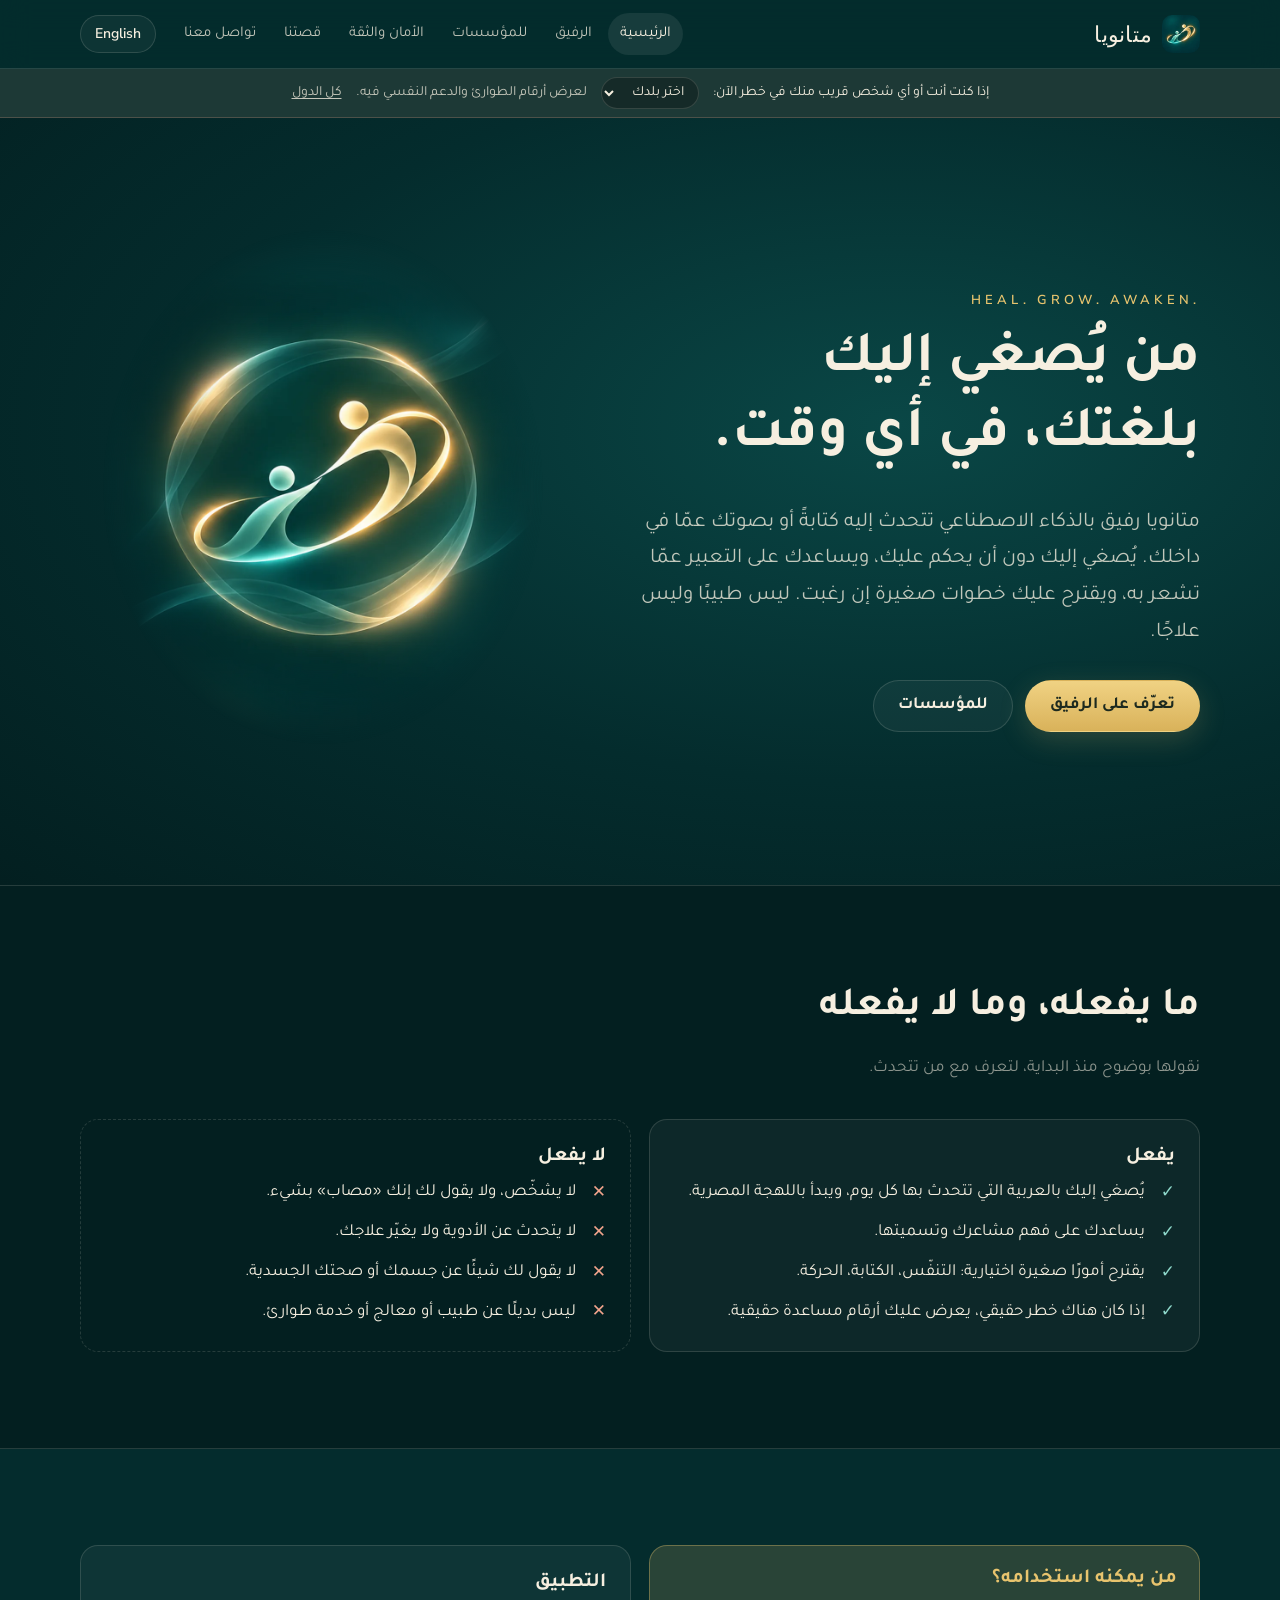
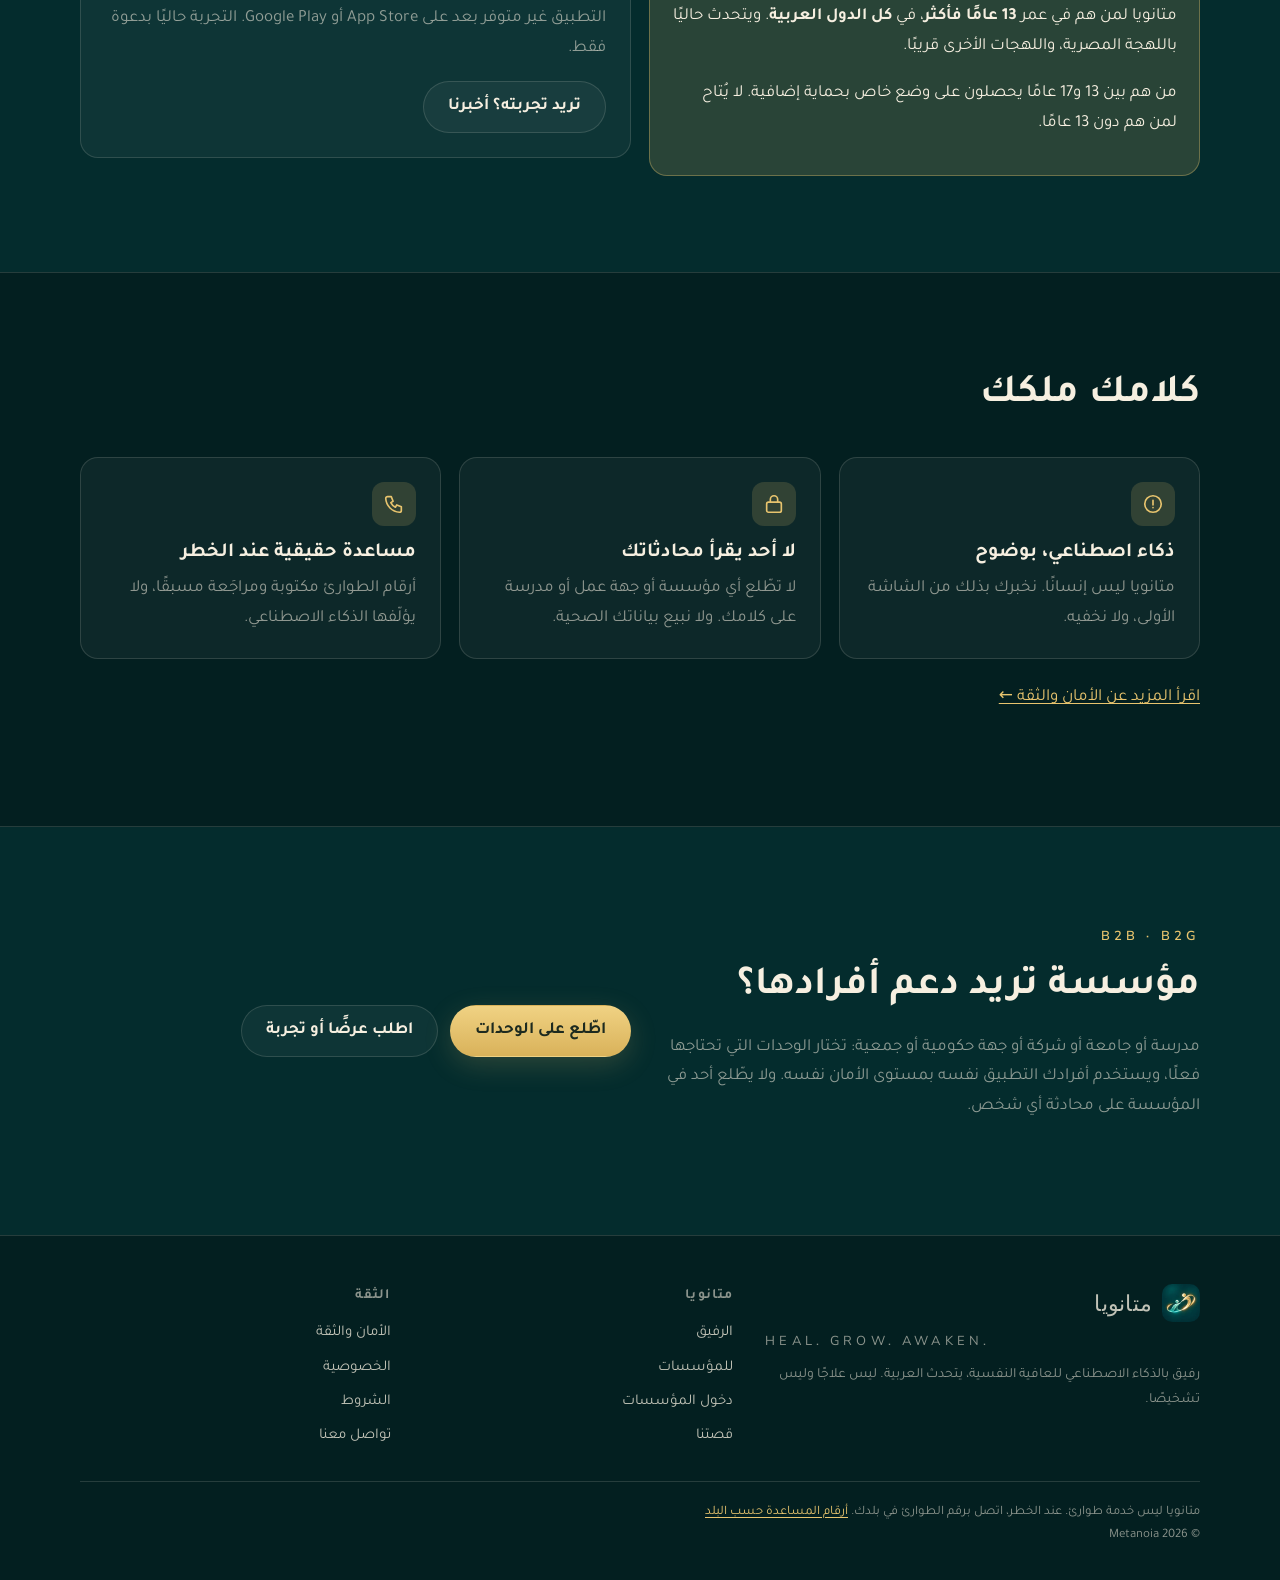
==== index.html @ def36312 "Metanoia public website: Arabic + English, help lines by Arab country, institutions page and portal " ====
<!doctype html>
<html lang="ar" dir="rtl">
<head>
<meta charset="utf-8">
<meta name="viewport" content="width=device-width,initial-scale=1">
<title>متانويا · رفيقك للعافية النفسية</title>
<meta name="title-ar" content="متانويا · رفيقك للعافية النفسية">
<meta name="title-en" content="Metanoia · Your wellbeing companion">
<meta name="description" content="متانويا: رفيق بالذكاء الاصطناعي للعافية النفسية، يتحدث العربية. يُصغي إليك ويساعدك على فهم مشاعرك، دون تشخيص أو علاج. للأفراد والمؤسسات في العالم العربي.">
<link rel="canonical" href="https://withmetanoia.app/">
<meta property="og:type" content="website">
<meta property="og:site_name" content="متانويا Metanoia">
<meta property="og:title" content="متانويا · رفيقك للعافية النفسية">
<meta property="og:description" content="متانويا: رفيق بالذكاء الاصطناعي للعافية النفسية، يتحدث العربية. يُصغي إليك ويساعدك على فهم مشاعرك، دون تشخيص أو علاج. للأفراد والمؤسسات في العالم العربي.">
<meta property="og:url" content="https://withmetanoia.app/">
<meta property="og:image" content="https://withmetanoia.app/assets/img/og-image.png">
<meta property="og:locale" content="ar_AR">
<meta name="twitter:card" content="summary_large_image">
<script type="application/ld+json">{"@context":"https://schema.org","@type":"Organization","name":"Metanoia","alternateName":"متانويا","url":"https://withmetanoia.app","logo":"https://withmetanoia.app/assets/img/apple-touch-icon-180.png","description":"متانويا: رفيق بالذكاء الاصطناعي للعافية النفسية، يتحدث العربية. يُصغي إليك ويساعدك على فهم مشاعرك، دون تشخيص أو علاج. للأفراد والمؤسسات في العالم العربي."}</script>
<meta name="theme-color" content="#042c2d">
<link rel="icon" href="assets/img/favicon.png">
<link rel="apple-touch-icon" href="assets/img/apple-touch-icon-180.png">
<link rel="preconnect" href="https://fonts.googleapis.com"><link rel="preconnect" href="https://fonts.gstatic.com" crossorigin>
<link rel="stylesheet" href="https://fonts.googleapis.com/css2?family=Fraunces:opsz@9..144&family=Nunito+Sans:wght@400;600;700&family=Tajawal:wght@400;500;700&display=swap">
<link rel="stylesheet" href="assets/site.css">
<script>try{var l=new URLSearchParams(location.search).get('lang')||localStorage.getItem('metanoia-site-lang');if(l==='en'){document.documentElement.lang='en';document.documentElement.dir='ltr'}}catch(e){}</script>
<script src="assets/config.js" defer></script>
<script src="assets/helplines.js" defer></script>
<script src="assets/site.js" defer></script>
</head>
<body data-page="index">
<main id="main">

<section class="hero">
  <div class="wrap hero-grid">
    <div>
      <p class="eyebrow">Heal. Grow. Awaken.</p>
      <h1><span class="ar">من يُصغي إليك بلغتك، في أي وقت.</span><span class="en">Someone who listens in your language, any time.</span></h1>
      <p class="lead">
        <span class="ar">متانويا رفيق بالذكاء الاصطناعي تتحدث إليه كتابةً أو بصوتك عمّا في داخلك. يُصغي إليك دون أن يحكم عليك، ويساعدك على التعبير عمّا تشعر به، ويقترح عليك خطوات صغيرة إن رغبت. ليس طبيبًا وليس علاجًا.</span>
        <span class="en">Metanoia is an AI companion you talk to, in writing or out loud, about what is going on inside. It listens without judging, helps you put words to what you feel, and offers small steps if you want them. It is not a doctor and not therapy.</span>
      </p>
      <div class="actions">
        <a class="btn btn-gold" href="companion.html"><span class="ar">تعرّف على الرفيق</span><span class="en">Meet the Companion</span></a>
        <a class="btn btn-ghost" href="institutions.html"><span class="ar">للمؤسسات</span><span class="en">For institutions</span></a>
      </div>
    </div>
    <div class="hero-art" role="img" aria-label="Metanoia"></div>
  </div>
</section>

<section class="band">
  <div class="wrap">
    <div class="section-head">
      <h2><span class="ar">ما يفعله، وما لا يفعله</span><span class="en">What it does, and what it does not</span></h2>
      <p class="muted"><span class="ar">نقولها بوضوح منذ البداية، لتعرف مع من تتحدث.</span><span class="en">We say it plainly up front, so you know what you are talking to.</span></p>
    </div>
    <div class="grid g2">
      <div class="card">
        <h3><span class="ar">يفعل</span><span class="en">It does</span></h3>
        <ul class="ticks">
          <li><span class="ar">يُصغي إليك بالعربية التي تتحدث بها كل يوم، ويبدأ باللهجة المصرية.</span><span class="en">Listens in the everyday Arabic you speak, starting with Egyptian.</span></li>
          <li><span class="ar">يساعدك على فهم مشاعرك وتسميتها.</span><span class="en">Helps you understand and name what you feel.</span></li>
          <li><span class="ar">يقترح أمورًا صغيرة اختيارية: التنفّس، الكتابة، الحركة.</span><span class="en">Offers small, optional things: breathe, write, move.</span></li>
          <li><span class="ar">إذا كان هناك خطر حقيقي، يعرض عليك أرقام مساعدة حقيقية.</span><span class="en">If there is real danger, shows you real help lines.</span></li>
        </ul>
      </div>
      <div class="card is-not">
        <h3><span class="ar">لا يفعل</span><span class="en">It does not</span></h3>
        <ul class="crosses">
          <li><span class="ar">لا يشخّص، ولا يقول لك إنك «مصاب» بشيء.</span><span class="en">Diagnose, or tell you that you "have" something.</span></li>
          <li><span class="ar">لا يتحدث عن الأدوية ولا يغيّر علاجك.</span><span class="en">Talk about medication or change your treatment.</span></li>
          <li><span class="ar">لا يقول لك شيئًا عن جسمك أو صحتك الجسدية.</span><span class="en">Tell you anything about your body or physical health.</span></li>
          <li><span class="ar">ليس بديلًا عن طبيب أو معالج أو خدمة طوارئ.</span><span class="en">Replace a doctor, a therapist or emergency help.</span></li>
        </ul>
      </div>
    </div>
  </div>
</section>

<section>
  <div class="wrap grid g2" style="align-items:start">
    <div class="notice">
      <h3><span class="ar">من يمكنه استخدامه؟</span><span class="en">Who can use it?</span></h3>
      <p><span class="ar">متانويا لمن هم في عمر <b>13 عامًا فأكثر</b>، في <b>كل الدول العربية</b>. ويتحدث حاليًا باللهجة المصرية، واللهجات الأخرى قريبًا.</span><span class="en">Metanoia is for people <b>13 and over</b>, in <b>every Arab country</b>. It speaks Egyptian Arabic for now, with other dialects coming soon.</span></p>
      <p><span class="ar">من هم بين 13 و17 عامًا يحصلون على وضع خاص بحماية إضافية. لا يُتاح لمن هم دون 13 عامًا.</span><span class="en">Those aged 13 to 17 get their own mode with extra protection. Not for under 13.</span></p>
    </div>
    <div class="card">
      <h3><span class="ar">التطبيق</span><span class="en">The app</span></h3>
      <div data-when="appStoreUrl" data-unless>
        <p class="muted"><span class="ar">التطبيق غير متوفر بعد على App Store أو Google Play. التجربة حاليًا بدعوة فقط.</span><span class="en">The app is not on the App Store or Google Play yet. Testing is by invitation for now.</span></p>
        <a class="btn btn-ghost" href="contact.html"><span class="ar">تريد تجربته؟ أخبرنا</span><span class="en">Want to try it? Tell us</span></a>
      </div>
      <div class="actions" data-when="appStoreUrl" hidden>
        <a class="btn btn-gold" data-href="appStoreUrl" href="#">App Store</a>
        <a class="btn btn-ghost" data-href="playStoreUrl" href="#">Google Play</a>
      </div>
    </div>
  </div>
</section>

<section class="band">
  <div class="wrap">
    <div class="section-head">
      <h2><span class="ar">كلامك ملكك</span><span class="en">Your words stay yours</span></h2>
    </div>
    <div class="grid g3">
      <div class="card">
        <div class="icon" aria-hidden="true"><svg viewBox="0 0 24 24" fill="none" stroke="currentColor" stroke-width="1.8" stroke-linecap="round" stroke-linejoin="round"><circle cx="12" cy="12" r="9"/><path d="M12 8v5M12 16h.01"/></svg></div>
        <h3><span class="ar">ذكاء اصطناعي، بوضوح</span><span class="en">AI, said clearly</span></h3>
        <p class="muted"><span class="ar">متانويا ليس إنسانًا. نخبرك بذلك من الشاشة الأولى، ولا نخفيه.</span><span class="en">Metanoia is not a person. We tell you from the first screen and never hide it.</span></p>
      </div>
      <div class="card">
        <div class="icon" aria-hidden="true"><svg viewBox="0 0 24 24" fill="none" stroke="currentColor" stroke-width="1.8" stroke-linecap="round" stroke-linejoin="round"><rect x="4" y="10" width="16" height="11" rx="2"/><path d="M8 10V7a4 4 0 0 1 8 0v3"/></svg></div>
        <h3><span class="ar">لا أحد يقرأ محادثاتك</span><span class="en">No one reads your chats</span></h3>
        <p class="muted"><span class="ar">لا تطّلع أي مؤسسة أو جهة عمل أو مدرسة على كلامك. ولا نبيع بياناتك الصحية.</span><span class="en">No institution, employer or school sees your conversations. We do not sell health data.</span></p>
      </div>
      <div class="card">
        <div class="icon" aria-hidden="true"><svg viewBox="0 0 24 24" fill="none" stroke="currentColor" stroke-width="1.8" stroke-linecap="round" stroke-linejoin="round"><path d="M5 4h4l2 5-2.5 1.5a11 11 0 0 0 5 5L15 13l5 2v4a2 2 0 0 1-2 2A16 16 0 0 1 3 6a2 2 0 0 1 2-2"/></svg></div>
        <h3><span class="ar">مساعدة حقيقية عند الخطر</span><span class="en">Real help in danger</span></h3>
        <p class="muted"><span class="ar">أرقام الطوارئ مكتوبة ومراجَعة مسبقًا، ولا يؤلّفها الذكاء الاصطناعي.</span><span class="en">Emergency numbers are written and checked in advance, never made up by the AI.</span></p>
      </div>
    </div>
    <p style="margin-top:24px"><a href="safety.html"><span class="ar">اقرأ المزيد عن الأمان والثقة ←</span><span class="en">More on safety and trust →</span></a></p>
  </div>
</section>

<section>
  <div class="wrap grid g2" style="align-items:center">
    <div>
      <p class="eyebrow">B2B · B2G</p>
      <h2><span class="ar">مؤسسة تريد دعم أفرادها؟</span><span class="en">An institution that wants to support its people?</span></h2>
      <p class="muted"><span class="ar">مدرسة أو جامعة أو شركة أو جهة حكومية أو جمعية: تختار الوحدات التي تحتاجها فعلًا، ويستخدم أفرادك التطبيق نفسه بمستوى الأمان نفسه. ولا يطّلع أحد في المؤسسة على محادثة أي شخص.</span><span class="en">School, university, company, government body or NGO: you choose the modules you actually need, and your people use the same app with the same safety. No one at the institution sees anyone's conversation.</span></p>
    </div>
    <div class="actions" style="justify-content:flex-start">
      <a class="btn btn-gold" href="institutions.html"><span class="ar">اطّلع على الوحدات</span><span class="en">See the modules</span></a>
      <a class="btn btn-ghost" href="contact.html"><span class="ar">اطلب عرضًا أو تجربة</span><span class="en">Request a demo or pilot</span></a>
    </div>
  </div>
</section>

</main>
</body>
</html>
---- assets/site.css ----
/* Metanoia public website. Brand: deep teal, warm gold, cream. */
:root{
  --teal-900:#031f20;--teal-800:#042c2d;--teal-700:#06393a;--teal-600:#0b4a49;
  --mint:#8fd9cb;--gold:#e8c46e;--gold-soft:rgba(232,196,110,.16);
  --cream:#f6efe0;--cream-dim:rgba(246,239,224,.78);--cream-faint:rgba(246,239,224,.56);
  --line:rgba(246,239,224,.14);--card:rgba(255,255,255,.045);--card-strong:rgba(255,255,255,.08);
  --danger:#f2a48c;
  --radius:18px;--max:1120px;
  --f-ar:Tajawal,'Nunito Sans',system-ui,sans-serif;
  --f-en:'Nunito Sans',system-ui,sans-serif;
  --f-display:Fraunces,Georgia,serif;
  color-scheme:dark;
}
*{box-sizing:border-box}
/* Both languages live in the page; the html lang decides which one shows. */
html[lang=ar] .en,html[lang=en] .ar,[hidden]{display:none!important}
html{scroll-behavior:smooth;-webkit-text-size-adjust:100%}
body{margin:0;min-height:100vh;background:var(--teal-800);color:var(--cream);font:400 17px/1.75 var(--f-ar);overflow-x:hidden}
[lang=en] body,body:lang(en){font-family:var(--f-en);line-height:1.65}
img{max-width:100%;display:block}
a{color:var(--gold);text-underline-offset:3px}
a:hover{color:#f3d68f}
:focus-visible{outline:2px solid var(--gold);outline-offset:3px;border-radius:6px}
.wrap{width:min(var(--max),100% - 32px);margin-inline:auto}
/* Hidden by clipping, not by moving it off-screen (that made a sideways scroll in RTL). */
.skip{position:absolute;top:8px;inset-inline-start:8px;width:1px;height:1px;overflow:hidden;clip-path:inset(50%);white-space:nowrap;background:var(--gold);color:var(--teal-900);padding:8px 14px;border-radius:10px;z-index:99}
.skip:focus{width:auto;height:auto;clip-path:none}

/* Header */
.site-head{position:sticky;top:0;z-index:20;background:rgba(4,44,45,.82);backdrop-filter:blur(14px);-webkit-backdrop-filter:blur(14px);border-bottom:1px solid var(--line)}
.head-row{display:flex;align-items:center;gap:16px;min-height:68px}
.brand{display:flex;align-items:center;gap:10px;text-decoration:none;color:var(--cream);flex:none}
.brand img{width:38px;height:38px;border-radius:10px}
.brand b{font:400 22px/1 var(--f-display);letter-spacing:.01em}
.nav{display:flex;align-items:center;gap:4px;margin-inline-start:auto}
.nav a{color:var(--cream-dim);text-decoration:none;padding:8px 12px;border-radius:999px;font-size:15px;white-space:nowrap}
.nav a:hover{color:var(--cream);background:var(--card)}
.nav a[aria-current=page]{color:var(--cream);background:var(--card-strong)}
.lang-btn,.menu-btn{flex:none;border:1px solid var(--line);background:var(--card);color:var(--cream);border-radius:999px;height:38px;padding:0 14px;font:600 14px/1 var(--f-en);cursor:pointer}
.lang-btn:hover,.menu-btn:hover{background:var(--card-strong)}
.menu-btn{display:none;width:44px;padding:0;font-size:20px}
@media (max-width:980px){
  .menu-btn{display:inline-grid;place-items:center;margin-inline-start:auto}
  .nav{display:none;position:absolute;inset-inline:0;top:100%;flex-direction:column;align-items:stretch;gap:2px;padding:10px 16px 18px;background:var(--teal-800);border-bottom:1px solid var(--line)}
  .nav.open{display:flex}
  .nav a{padding:12px 14px;font-size:17px}
}

/* Crisis strip: always on top of every page */
.crisis{background:rgba(242,164,140,.1);border-bottom:1px solid rgba(242,164,140,.22);font-size:14px;line-height:1.5}
.crisis .wrap{display:flex;flex-wrap:wrap;gap:4px 14px;align-items:center;justify-content:center;padding:8px 0;text-align:center}
.crisis a{color:var(--cream);font-weight:700;text-decoration:none;max-width:100%;overflow-wrap:anywhere}
.crisis a>span:last-child{white-space:nowrap}
.crisis a>span:last-child{color:var(--danger);font-variant-numeric:tabular-nums}

/* Hero */
.hero{position:relative;isolation:isolate;overflow:hidden;padding:clamp(56px,10vw,112px) 0 clamp(56px,8vw,96px)}
.hero:before{content:'';position:absolute;inset:0;z-index:-2;background:radial-gradient(ellipse at 70% 40%,#0a4746 0%,var(--teal-800) 55%,var(--teal-900) 100%)}
[dir=ltr] .hero:before{background:radial-gradient(ellipse at 30% 40%,#0a4746 0%,var(--teal-800) 55%,var(--teal-900) 100%)}
.hero-grid{display:grid;grid-template-columns:1.1fr .9fr;gap:40px;align-items:center}
.hero-art{position:relative;aspect-ratio:1024/1300;max-height:560px;justify-self:center;width:100%;max-width:440px;
  background:url('img/welcome-art.webp') center 46%/cover no-repeat;border-radius:28px;
  -webkit-mask-image:radial-gradient(ellipse 50% 46% at 50% 46%,#000 62%,transparent 100%);mask-image:radial-gradient(ellipse 50% 46% at 50% 46%,#000 62%,transparent 100%)}
.eyebrow,.tagline{direction:ltr;unicode-bidi:isolate}
.eyebrow{display:inline-block;font:600 13px/1 var(--f-en);letter-spacing:.32em;text-transform:uppercase;color:var(--gold);margin:0 0 18px}
h1,h2,h3{line-height:1.3;margin:0 0 .5em;font-weight:700;text-wrap:balance}
h1{font-size:clamp(34px,5.4vw,58px)}
[lang=en] h1,[lang=en] h2{font-family:var(--f-display);font-weight:400;letter-spacing:-.005em}
h2{font-size:clamp(27px,3.6vw,40px)}
h3{font-size:20px}
.lead{font-size:clamp(18px,2vw,21px);color:var(--cream-dim);max-width:60ch;margin:0 0 28px}
p{margin:0 0 1em}
.muted{color:var(--cream-faint)}
.small{font-size:14px}

.actions{display:flex;flex-wrap:wrap;gap:12px}
.btn{display:inline-flex;align-items:center;justify-content:center;gap:10px;min-height:52px;padding:0 24px;border-radius:999px;font-weight:700;font-size:17px;text-decoration:none;border:1px solid transparent;cursor:pointer;font-family:inherit}
.btn-gold{background:linear-gradient(180deg,#f0d283,#d9b25a);color:#1d2a1f;box-shadow:0 8px 28px rgba(232,196,110,.18)}
.btn-gold:hover{color:#1d2a1f;filter:brightness(1.05)}
.btn-ghost{background:var(--card);border-color:var(--line);color:var(--cream)}
.btn-ghost:hover{background:var(--card-strong);color:var(--cream)}
.btn[disabled]{opacity:.55;cursor:not-allowed}

/* Sections */
section{padding:clamp(56px,8vw,96px) 0}
.band{background:var(--teal-900);border-block:1px solid var(--line)}
.section-head{max-width:720px;margin-bottom:36px}
.grid{display:grid;gap:18px}
.g2{grid-template-columns:repeat(2,minmax(0,1fr))}
.g3{grid-template-columns:repeat(3,minmax(0,1fr))}
.g4{grid-template-columns:repeat(4,minmax(0,1fr))}
.card{background:var(--card);border:1px solid var(--line);border-radius:var(--radius);padding:24px}
.card h3{margin-bottom:8px}
.card p:last-child{margin-bottom:0}
.card .icon{width:44px;height:44px;border-radius:12px;display:grid;place-items:center;background:var(--gold-soft);color:var(--gold);margin-bottom:14px}
.card .icon svg{width:22px;height:22px}
.card.is-not{background:transparent;border-style:dashed}
.ticks,.crosses{list-style:none;padding:0;margin:0;display:grid;gap:10px}
.ticks li,.crosses li{position:relative;padding-inline-start:30px}
.ticks li:before,.crosses li:before{position:absolute;inset-inline-start:0;top:.1em;font-weight:700}
.ticks li:before{content:'✓';color:var(--mint)}
.crosses li:before{content:'✕';color:var(--danger)}
.tag{display:inline-block;font-size:13px;line-height:1;padding:7px 11px;border-radius:999px;background:var(--gold-soft);color:var(--gold);margin-bottom:12px;font-weight:700}
.tag.soon{background:rgba(143,217,203,.12);color:var(--mint)}
.boundary{margin-top:12px;padding-top:12px;border-top:1px solid var(--line);font-size:15px;color:var(--cream-dim)}
.boundary b{color:var(--mint);font-weight:700}

.steps{counter-reset:s;list-style:none;padding:0;margin:0;display:grid;gap:12px}
.steps li{counter-increment:s;position:relative;padding:16px 20px;padding-inline-start:64px;background:var(--card);border:1px solid var(--line);border-radius:14px}
.steps li:before{content:counter(s);position:absolute;inset-inline-start:18px;top:14px;width:30px;height:30px;border-radius:50%;display:grid;place-items:center;background:var(--gold-soft);color:var(--gold);font:700 15px/1 var(--f-en)}

.notice{border:1px solid rgba(232,196,110,.35);background:var(--gold-soft);border-radius:var(--radius);padding:20px 22px}
.notice h3{color:var(--gold)}
.callout{border-inline-start:3px solid var(--gold);padding:4px 0;padding-inline-start:18px;color:var(--cream-dim)}

.numbers{display:grid;gap:12px;grid-template-columns:repeat(auto-fit,minmax(min(100%,220px),1fr))}
.number{display:flex;align-items:center;justify-content:space-between;gap:12px;padding:18px 20px;border-radius:14px;background:rgba(242,164,140,.08);border:1px solid rgba(242,164,140,.25);color:var(--cream);text-decoration:none}
.number b{font:700 28px/1 var(--f-en);color:var(--danger);font-variant-numeric:tabular-nums}
.number:hover{background:rgba(242,164,140,.14);color:var(--cream)}

/* Form */
form{display:grid;gap:16px}
.field{display:grid;gap:6px}
.field label,.field legend{font-weight:700;font-size:15px}
.field .hint{font-size:13px;color:var(--cream-faint)}
input,select,textarea{width:100%;min-height:50px;border-radius:12px;border:1px solid var(--line);background:rgba(0,0,0,.18);color:var(--cream);padding:12px 14px;font:inherit;font-size:16px}
textarea{min-height:130px;resize:vertical}
input::placeholder,textarea::placeholder{color:var(--cream-faint)}
fieldset{border:0;padding:0;margin:0}
.checks{display:grid;grid-template-columns:repeat(2,minmax(0,1fr));gap:8px;margin-top:6px}
.check{display:flex;gap:10px;align-items:flex-start;padding:10px 12px;border:1px solid var(--line);border-radius:12px;background:rgba(0,0,0,.12);font-size:15px;cursor:pointer}
.check input{width:18px;height:18px;min-height:0;margin-top:4px;accent-color:var(--gold);flex:none}
.form-msg{padding:14px 16px;border-radius:12px;background:var(--card-strong);display:none}
.form-msg.show{display:block}
.form-msg.ok{background:rgba(143,217,203,.12);border:1px solid rgba(143,217,203,.3)}
.form-msg.warn{background:var(--gold-soft);border:1px solid rgba(232,196,110,.35)}

/* Footer */
.site-foot{background:var(--teal-900);border-top:1px solid var(--line);padding:48px 0 32px;font-size:15px}
.foot-grid{display:grid;grid-template-columns:1.4fr 1fr 1fr;gap:32px}
.foot-grid h4{margin:0 0 12px;font-size:14px;letter-spacing:.08em;color:var(--cream-faint);font-weight:700}
.foot-grid ul{list-style:none;margin:0;padding:0;display:grid;gap:8px}
.foot-grid a{color:var(--cream-dim);text-decoration:none}
.foot-grid a:hover{color:var(--cream)}
.foot-note{margin-top:32px;padding-top:20px;border-top:1px solid var(--line);color:var(--cream-faint);font-size:13px}
.tagline{font:400 13px/1.4 var(--f-en);letter-spacing:.32em;color:var(--cream-faint);margin-top:10px}

.page-hero{padding:clamp(48px,7vw,84px) 0 clamp(24px,4vw,40px)}
.prose{max-width:760px}
.prose h2{margin-top:1.4em}
.prose ul{padding-inline-start:1.2em}
.prose li{margin-bottom:.4em}

@media (max-width:980px){
  .hero-grid{grid-template-columns:1fr}
  .hero-art{max-width:320px;max-height:380px;order:-1}
  .g4{grid-template-columns:repeat(2,minmax(0,1fr))}
  .g3{grid-template-columns:repeat(2,minmax(0,1fr))}
  .foot-grid{grid-template-columns:1fr 1fr}
  .foot-grid > :first-child{grid-column:1/-1}
}
@media (max-width:640px){
  body{font-size:16px}
  .g2,.g3,.g4,.checks{grid-template-columns:1fr}
  .foot-grid{grid-template-columns:1fr}
  .card{padding:20px}
  .actions .btn{flex:1 1 100%}
  .brand b{font-size:20px}
}
@media (prefers-reduced-motion:reduce){html{scroll-behavior:auto}}

/* Help lines by country */
.crisis select{width:auto;min-height:32px;padding:4px 10px;font-size:14px;border-radius:999px;background:rgba(0,0,0,.25)}
.crisis .muted{color:var(--cream-dim)}
.crisis a.crisis-more{font-weight:400;text-decoration:underline;color:var(--cream-dim)}
.number small.hours{display:block;font-size:12px;color:var(--cream-faint);margin-top:2px}
details.all-lines{margin-top:24px;border:1px solid var(--line);border-radius:14px;padding:12px 16px;background:var(--card)}
details.all-lines summary{cursor:pointer;font-weight:700}
.tbl-wrap{overflow-x:auto;-webkit-overflow-scrolling:touch}
.all-lines table{width:100%;border-collapse:collapse;font-size:14px;margin-top:12px}
.all-lines th,.all-lines td{text-align:start;padding:9px 10px;border-bottom:1px solid var(--line);vertical-align:top}
.all-lines th{color:var(--cream-faint);font-size:13px}

/* Very narrow screens (under 360px): keep the header on one line. */
@media (max-width:360px){.head-row{gap:8px}.lang-btn{padding:0 10px}.brand{gap:6px}.brand img{width:32px;height:32px}.brand b{font-size:18px}}
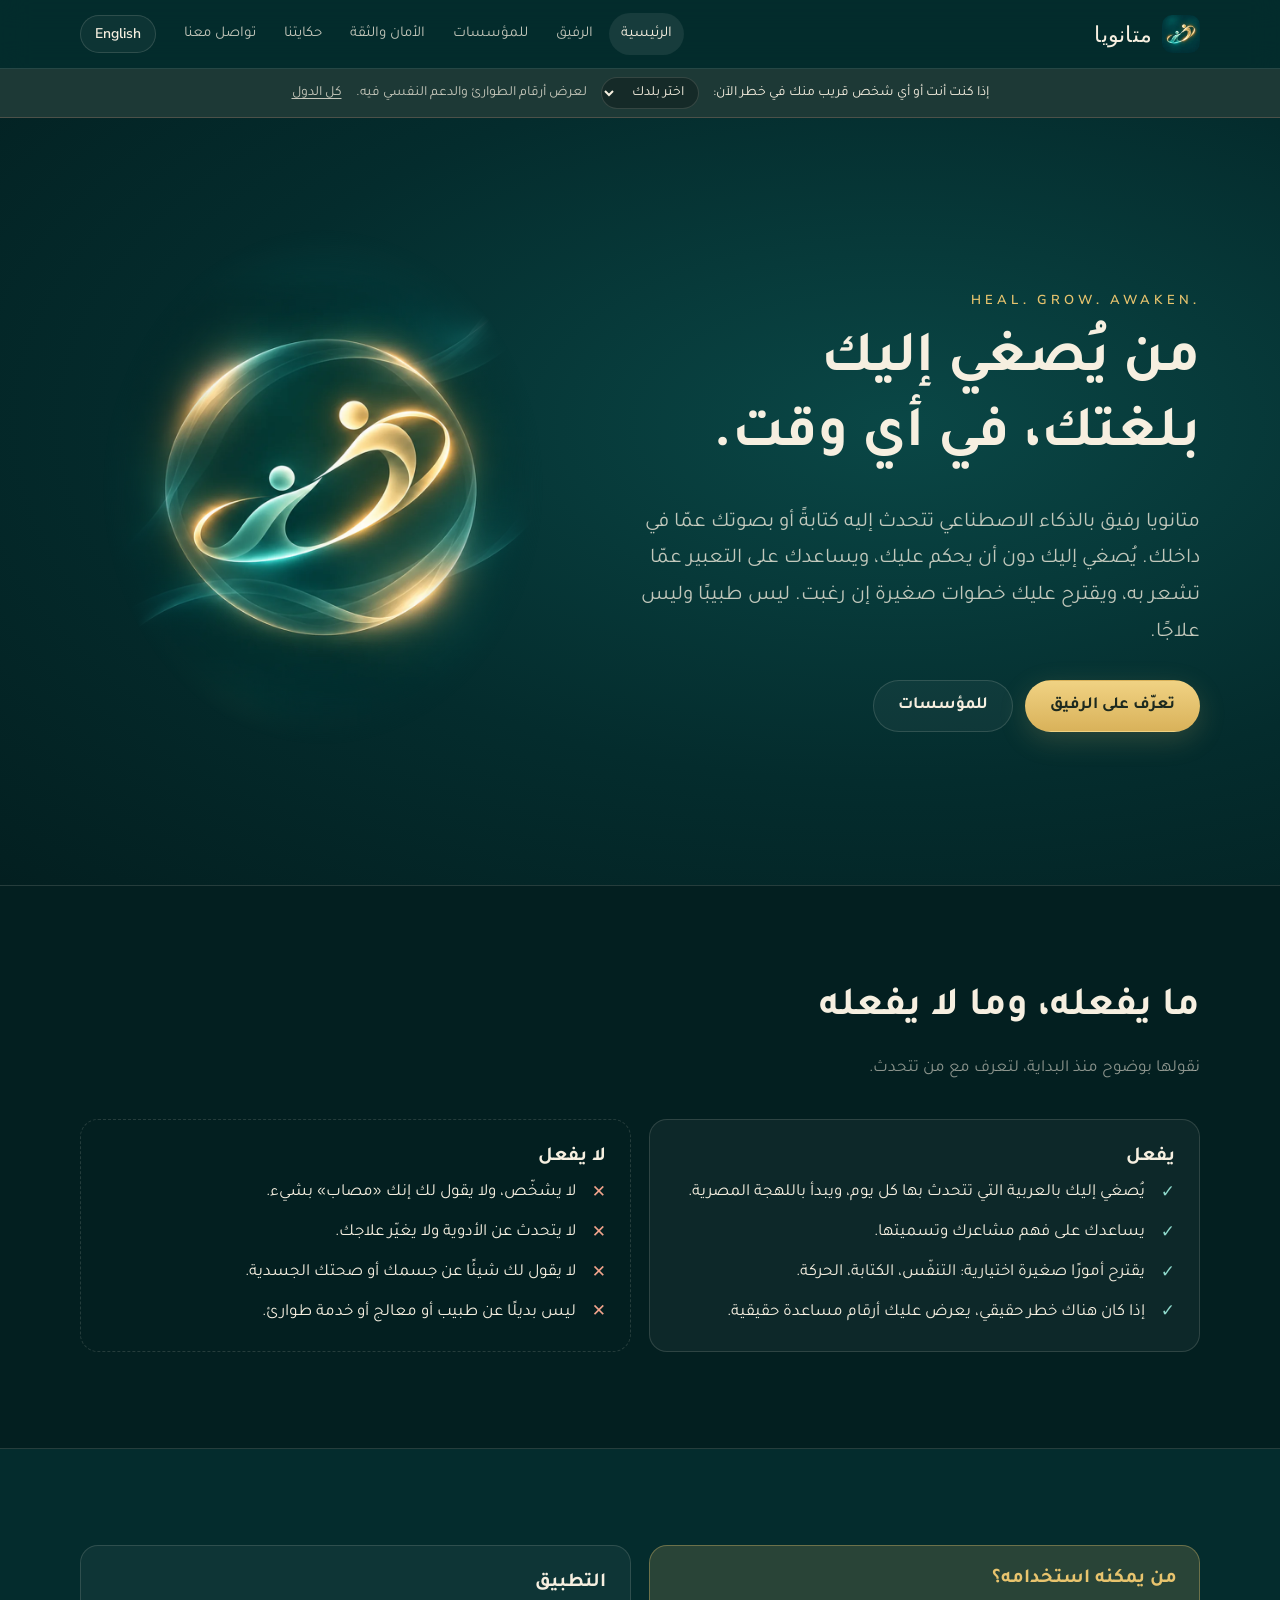
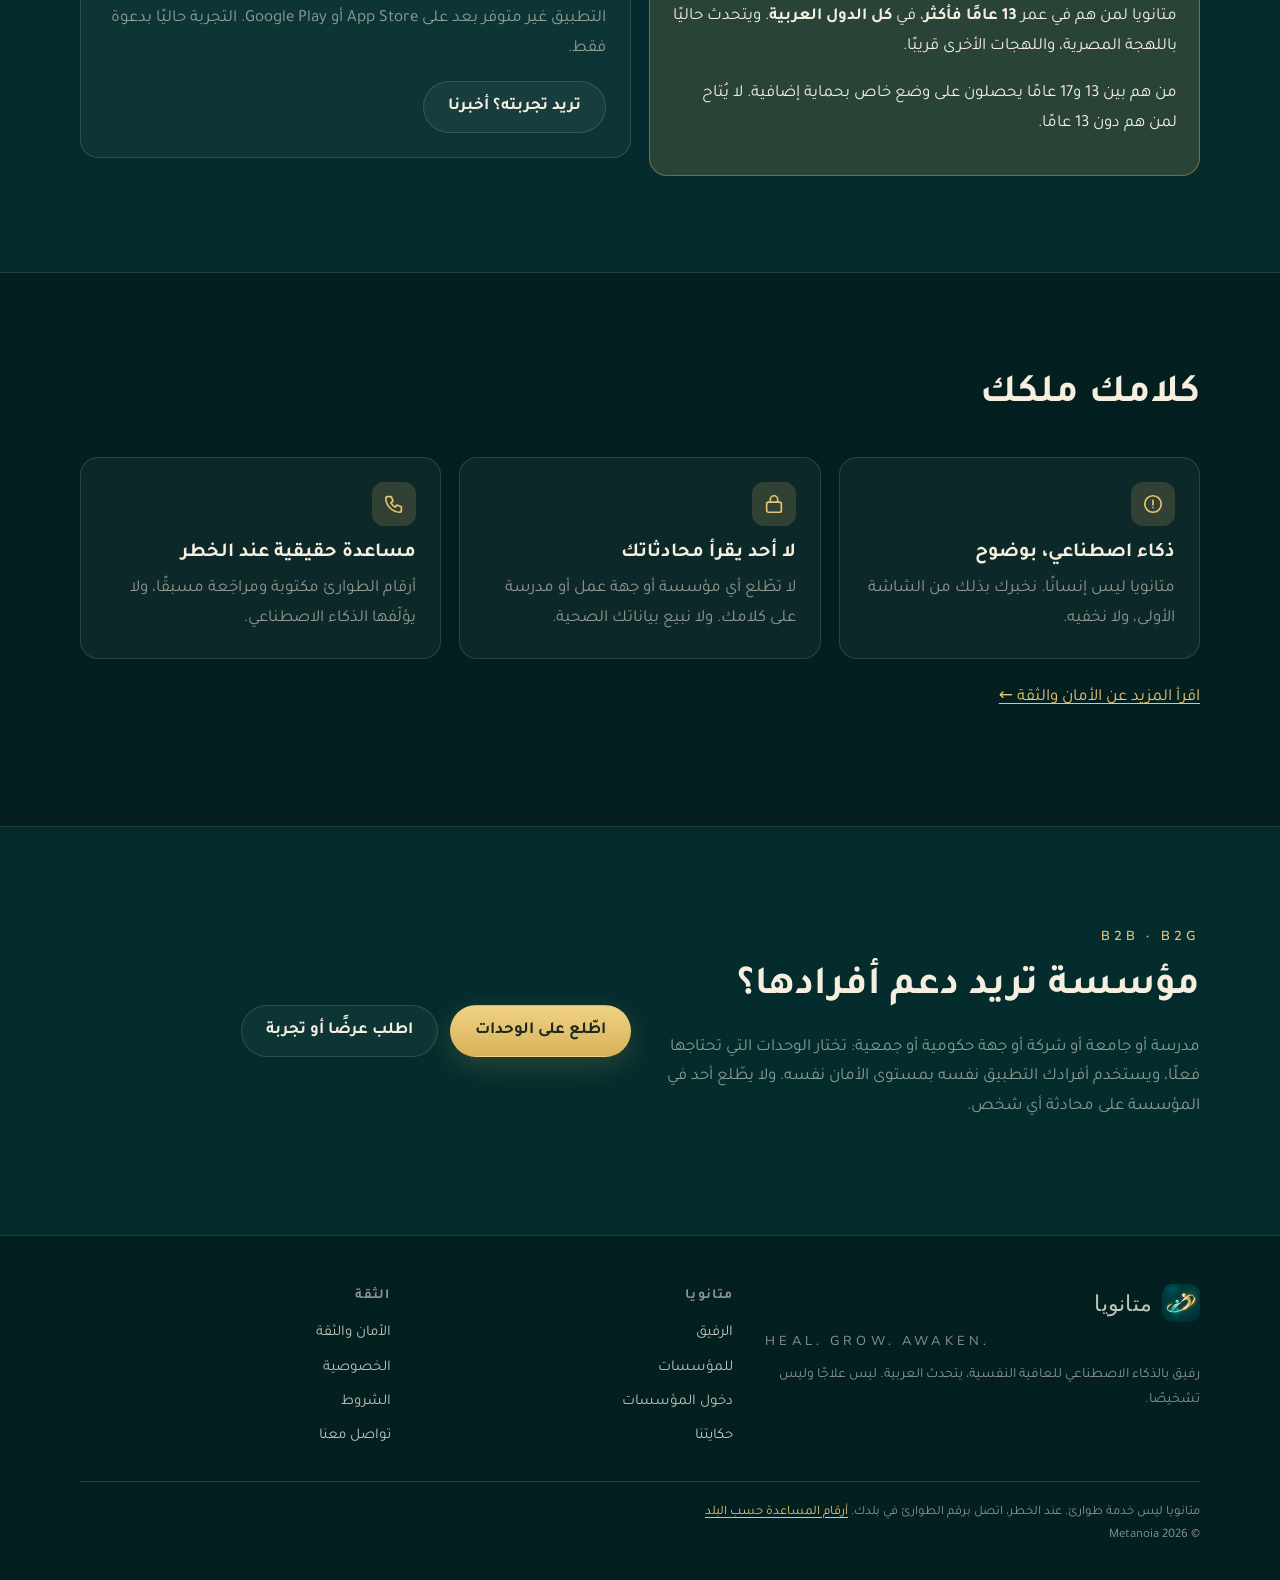
==== commit 03d263ac: "Our Story: the approved brand story in standard Arabic and English, with the signature lines Co-Auth" ====
--- a/index.html
+++ b/index.html
@@ -13,20 +13,24 @@
 <meta property="og:title" content="متانويا · رفيقك للعافية النفسية">
 <meta property="og:description" content="متانويا: رفيق بالذكاء الاصطناعي للعافية النفسية، يتحدث العربية. يُصغي إليك ويساعدك على فهم مشاعرك، دون تشخيص أو علاج. للأفراد والمؤسسات في العالم العربي.">
 <meta property="og:url" content="https://withmetanoia.app/">
-<meta property="og:image" content="https://withmetanoia.app/assets/img/og-image.png">
+<meta property="og:image" content="https://withmetanoia.app/assets/img/og-image.jpg">
 <meta property="og:locale" content="ar_AR">
+<meta property="og:locale:alternate" content="en_US">
 <meta name="twitter:card" content="summary_large_image">
 <script type="application/ld+json">{"@context":"https://schema.org","@type":"Organization","name":"Metanoia","alternateName":"متانويا","url":"https://withmetanoia.app","logo":"https://withmetanoia.app/assets/img/apple-touch-icon-180.png","description":"متانويا: رفيق بالذكاء الاصطناعي للعافية النفسية، يتحدث العربية. يُصغي إليك ويساعدك على فهم مشاعرك، دون تشخيص أو علاج. للأفراد والمؤسسات في العالم العربي."}</script>
+<script type="application/ld+json">{"@context":"https://schema.org","@type":"WebSite","name":"متانويا Metanoia","url":"https://withmetanoia.app/","inLanguage":["ar","en"]}</script>
 <meta name="theme-color" content="#042c2d">
+<link rel="manifest" href="site.webmanifest">
 <link rel="icon" href="assets/img/favicon.png">
 <link rel="apple-touch-icon" href="assets/img/apple-touch-icon-180.png">
 <link rel="preconnect" href="https://fonts.googleapis.com"><link rel="preconnect" href="https://fonts.gstatic.com" crossorigin>
 <link rel="stylesheet" href="https://fonts.googleapis.com/css2?family=Fraunces:opsz@9..144&family=Nunito+Sans:wght@400;600;700&family=Tajawal:wght@400;500;700&display=swap">
-<link rel="stylesheet" href="assets/site.css">
+<link rel="preload" as="image" href="assets/img/welcome-art.webp">
+<link rel="stylesheet" href="assets/site.css?v=20261119c">
 <script>try{var l=new URLSearchParams(location.search).get('lang')||localStorage.getItem('metanoia-site-lang');if(l==='en'){document.documentElement.lang='en';document.documentElement.dir='ltr'}}catch(e){}</script>
-<script src="assets/config.js" defer></script>
-<script src="assets/helplines.js" defer></script>
-<script src="assets/site.js" defer></script>
+<script src="assets/config.js?v=20261119c" defer></script>
+<script src="assets/helplines.js?v=20261119c" defer></script>
+<script src="assets/site.js?v=20261119c" defer></script>
 </head>
 <body data-page="index">
 <main id="main">
--- a/assets/site.css
+++ b/assets/site.css
@@ -183,3 +183,12 @@
 
 /* Very narrow screens (under 360px): keep the header on one line. */
 @media (max-width:360px){.head-row{gap:8px}.lang-btn{padding:0 10px}.brand{gap:6px}.brand img{width:32px;height:32px}.brand b{font-size:18px}}
+
+/* Our Story */
+.story > p:first-child{font-size:clamp(20px,2.4vw,24px);font-weight:700;color:var(--cream)}
+.story-list{list-style:none;padding:0;margin:0 0 1.2em;display:grid;gap:10px}
+.story-list li{padding:14px 18px;border-radius:14px;background:var(--card);border:1px solid var(--line);color:var(--cream-dim)}
+.signature{margin-top:36px;padding-top:28px;border-top:1px solid var(--line);text-align:center}
+.signature p{margin:0 0 6px;font-size:clamp(19px,2.2vw,23px);color:var(--gold);font-weight:700}
+[lang=en] .signature p{font-family:var(--f-display);font-weight:400}
+.signature .tagline{margin-top:14px;font-size:13px;color:var(--cream-faint);font-weight:400}
